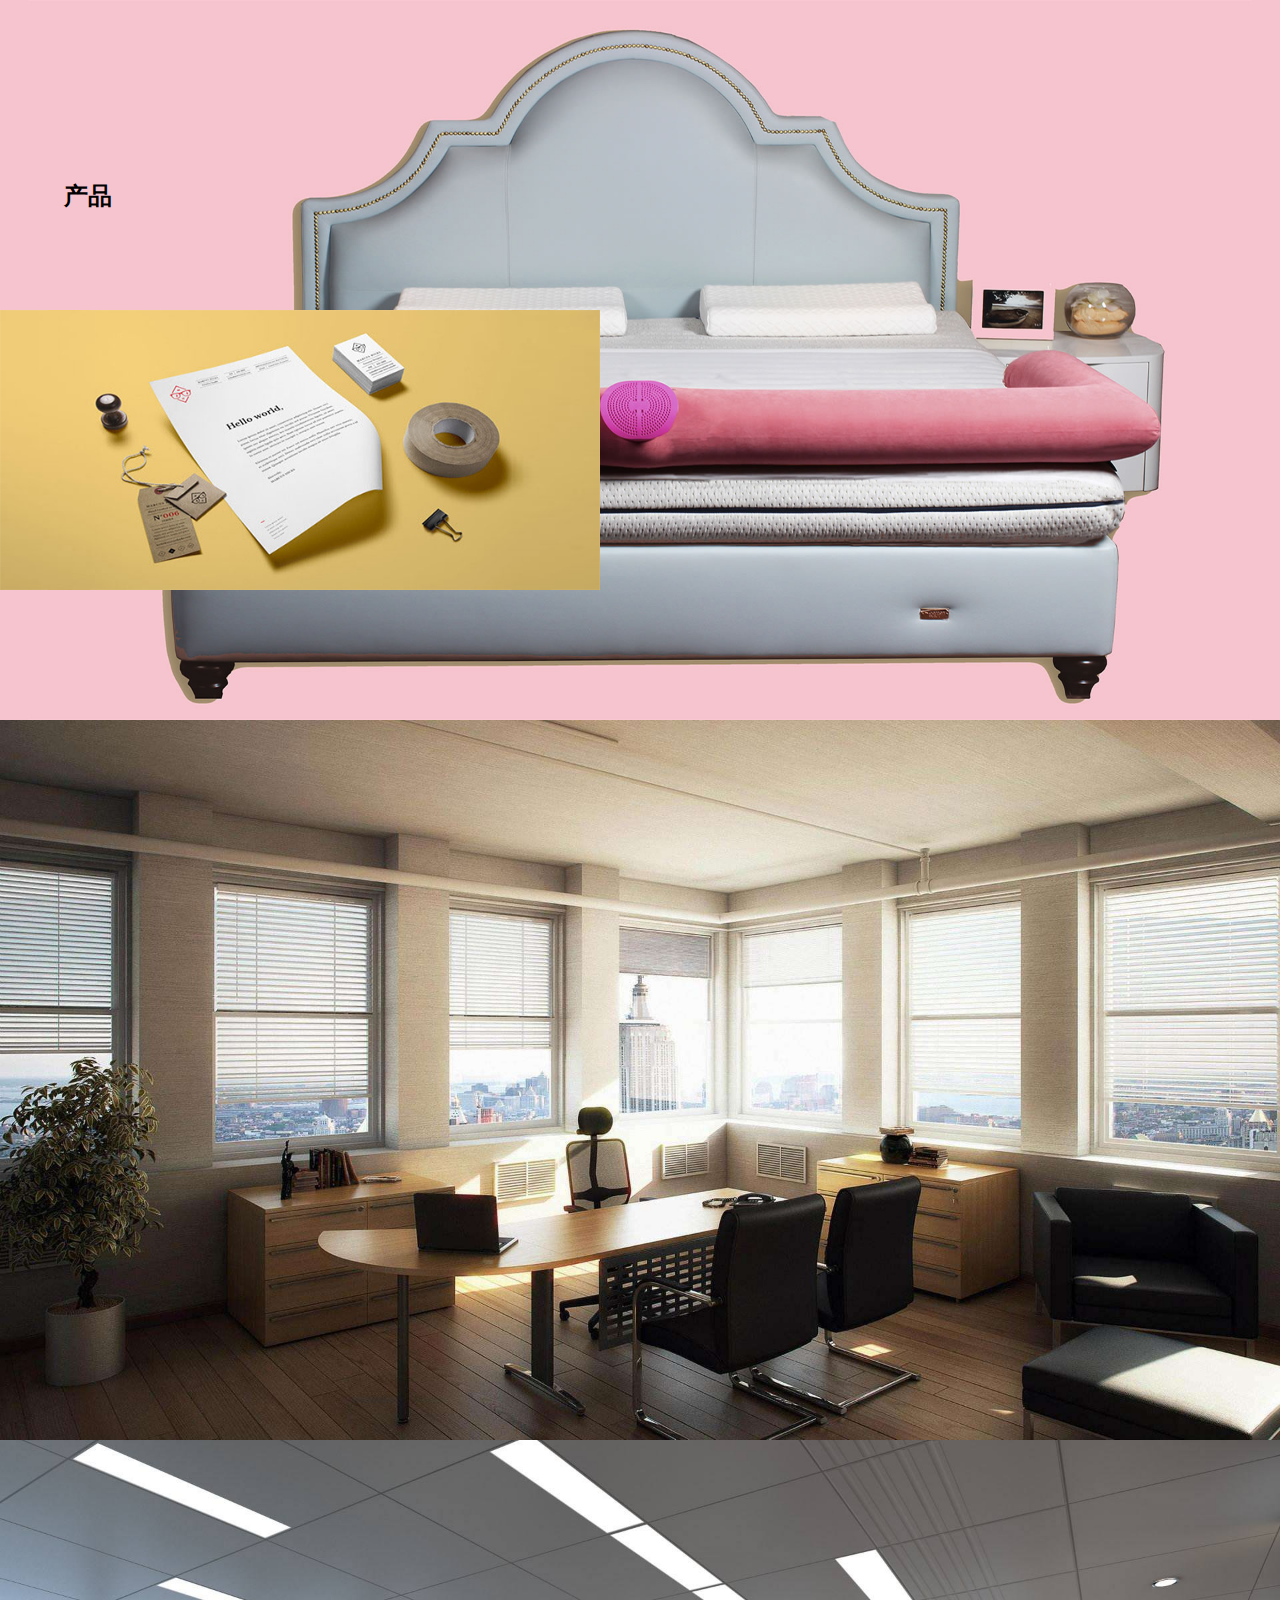
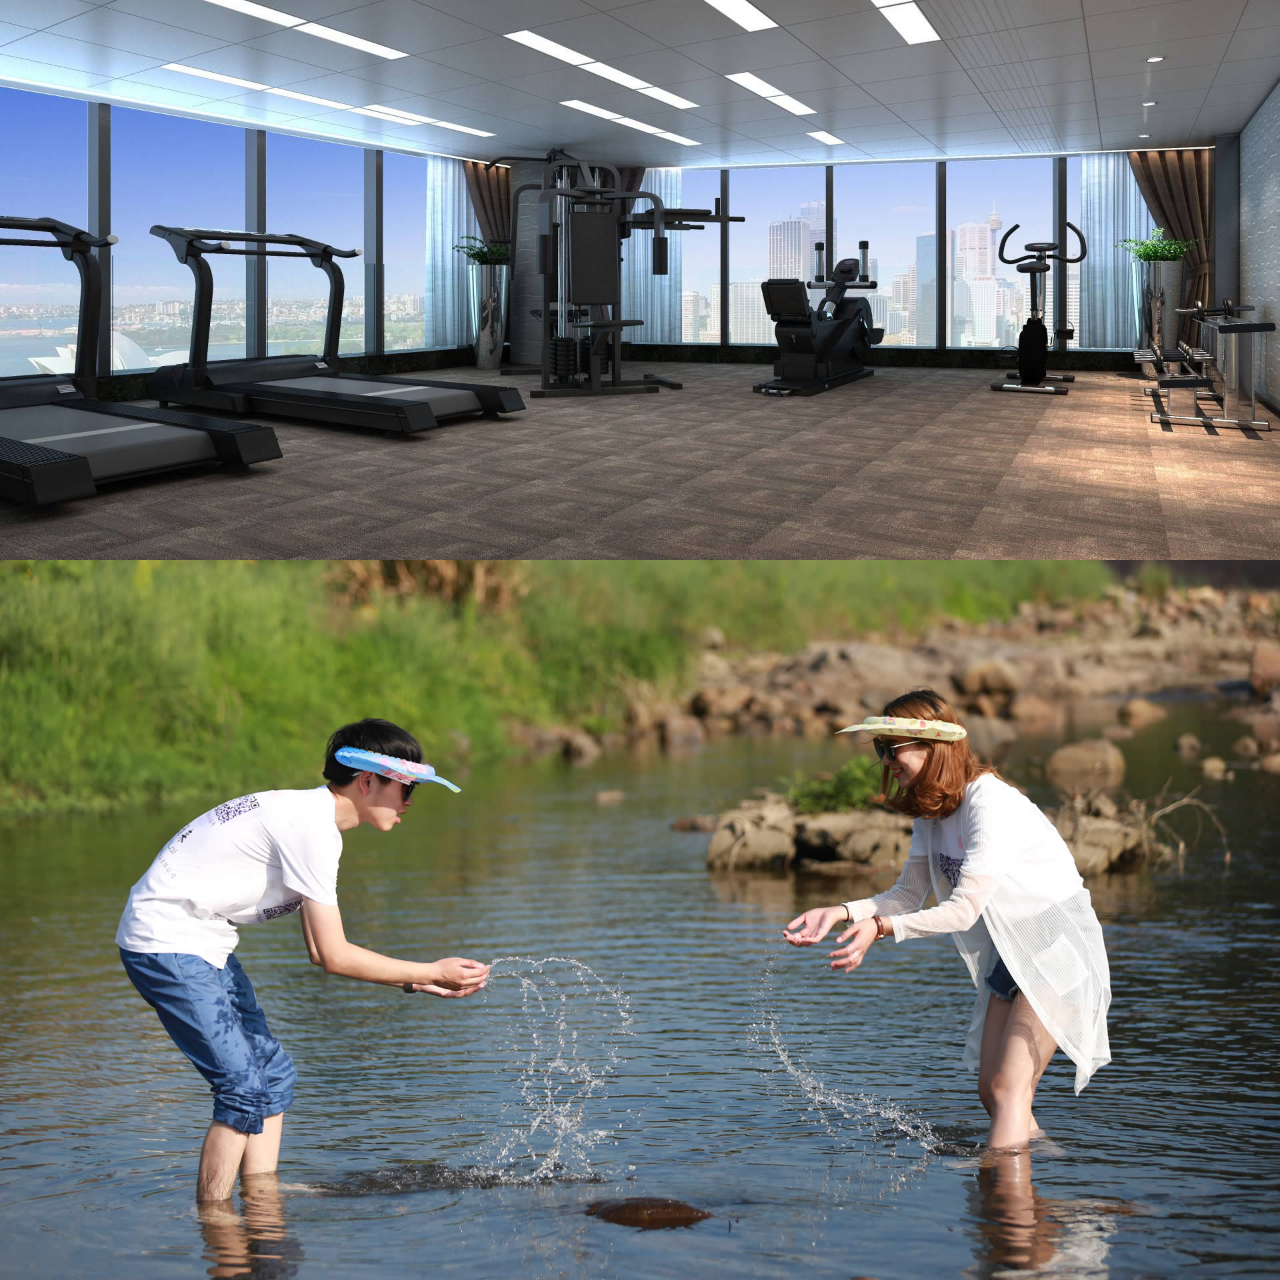
==== furniture/index.html @ b8c1e68c "aaa" ====
<!DOCTYPE html>
<html lang="en">
<head>
    <meta charset="UTF-8">
    <title>Title</title>
    <link rel="stylesheet" href="css/jquery.fullPage.css">
    <script src="js/jquery.min.js"></script>
    <script src="js/jquery.fullPage.js"></script>
</head>
<style>
    *{
        padding: 0px;
        margin: 0;
        list-style: none;
        text-decoration: none;
    }
    img{
        width: 100%;
        height: 100%;
        display: block;
    }
    .fp-controlArrow{
        display: none;
    }
    .imgBox{
        width: 600px;
        height: 280px;
        z-index: 2000;
        position: absolute;
        top: 0;
        bottom:0;
        margin-bottom: auto;
        margin-top: auto;
        left: 0;
        transition: all 1s;
    }
    .active .imgBox{
        transform: translateX(155px);
        transition: all 1s;
    }
    .imgBoxs{
        width:100%;
        height: 100%;position: absolute;left: 0px;top: 0px;
        transform: scale(0);
        transition: all 1s;
    }
    .active .imgBoxs{
        transform: scale(1);
        transition: all 1s;
    }
    .rightBox{
        width: 500px;
        height: 500px;
        /*background: red;*/
        position: absolute;
        right: 7%;
        bottom: 0;
        top: 0px;
        margin-bottom: auto;
        margin-top: auto;
        transform: scale(0);
        transition: all 1s;
    }
    .active .rightBox{
        transform: scale(1);
        transition: all 1s;
    }
    .titleBox{
        margin-bottom: 0px;
    }
   /*.slide:hover{*/
       /*transform: scale(1.05);*/
       /*transition: all 1s;*/
   /*}*/
    .image1{
        width: 100%;
        height: 100%;
        position: absolute;
        top:-100%;
        left:0;
        transition: all 1s;
    }
    .threeBox{
        width: 90%;
        height: 375px;
        /*background: red;*/
        position: absolute;
        top: 200px;
        left: 5%;
        display: flex;
        justify-content: space-between;
        padding:0 10px;
    }
    .box1{
        width: 30%;
        height: 100%;
        /*background: blue;*/
        position: relative;
        top: 0;
        left:0;
        transform: scale(0);
        transition: all 1s;
    }
    .box1top{
        width: 100%;
        height: 75%;
        /*background: yellow;*/
    }
    .box1bottom{
        width: 0%;
        height: 25%;
        background: #00C0FF;
    }
    .product{
        position: absolute;
        top: 20%;
        left: 5%;
        z-index: 1000;
    }
    .active .add2{
        transform: scale(1);
        transition: all 1s;
    }
    .active .add1{
        transform: scale(1);
        transition: all 1s;
    }
    .active .add3{
        transform: scale(1);
        transition: all 1s;
    }
    .wel{
        /*display: inline;*/
        width: 100px;
        height: 50px;
        border-radius: 10px;
        background: #00C0FF;
        position: absolute;
        top: 400px;
        left: 11.5%;
        /*right: 0;*/
        /*margin-right: auto;*/
        /*margin-left: auto;*/
        font-size: 27px;
        color: #ffffff;
        text-align: center;
        padding-top: 10px;
        /*opacity: 1;*/
        z-index: 10000;
        transition: all 1s;
    }
    .active .image1{
        transform: translateY(100%);
        transition: all 1s;
    }
</style>
<body>
<div class="box">
    <div class="section">
        <div class="slide"><img src="img/1492673421.jpg" alt=""></div>
        <div class="slide"><img src="img/1492672866.jpg" alt=""></div>
        <div class="slide"><img src="img/1492672626.jpg" alt=""></div>
        <div class="slide"><img src="img/1496743416.jpg" alt=""></div>
    </div>
    <div class="section">
        <div class="product"><h2>产品</h2></div>
        <div class="image1"><img src="img/1492587725.png" alt=""></div>
        <div class="threeBox">
            <div class="box1 add1">
                <div class="box1top"><img src="img/1496742638.jpg" alt=""></div>
                <div class="box1bottom m1">
                    <div style="position: absolute;left: 0;top: 85%;color: #5E5E5E">穿戴式遮阳帽</div>
                </div>
            </div>
            <div class="box1 add2">
                <div class="box1top"><img src="img/1507349540.jpg" alt=""></div>
                <div class="box1bottom m2">
                    <div style="position: absolute;left: 0;top: 85%;color: #5E5E5E">暖人被窝</div>
                </div>
            </div>
            <div class="box1 add3">
                <div class="box1top"><img src="img/1496739464.jpg" alt=""></div>
                <div class="box1bottom m3">
                    <div style="position: absolute;left: 0;top: 85%;color: #5E5E5E">百搭风情帽</div>
                </div>
            </div>
        </div>
    </div>
    <div class="section">
        <div class="imgBox"><img src="img/1492584435.png" alt=""></div>
        <div class="imgBoxs"><img src="img/1492584448.png" alt=""></div>
        <div class="rightBox">
            <div class="titleBox"><h2 style="color: #4B4B4B">关于</h2></div>
            <div><h3 style="color: #A8A8A8">ABOUT US</h3></div>
            <div><h3 style="margin-top: 50px">公司简介</h3></div>
            <div style="width: 100%;height: 1px;background: #DDDDDD;margin-top: 20px"></div>
            <p style="margin-top: 10px;line-height: 25px;color: #888888">&nbsp;  绍兴市上虞金雅来家居用品有限公司位于浙江省绍兴市上虞高速出口，距杭州国际机场65公里，杭甬高速公路中间段，交通便利，绍兴市上虞是中国青瓷发源地，也是著名的黄酒之乡，区域内有多处风景名胜，一年四季分明，气候宜人。&nbsp; &nbsp; &nbsp; 绍兴市上虞金雅来家居用品有限公司是一家从事家居用品，户外用品，旅游用品研发，设计，制作的创新型企业，致力于</p>
        </div>
    </div>
</div>
</body>
</html>
<script>
    $(`.box`).fullpage({
        continuousVertical: true,
        'navigation': true,
        scrollingSpeed: 1500,
        slidesNavigation: true,
        loopHorizontal: true,
        continuousVertical: true,
//        afterLoad:function (val,index) {
//            if (index == 1){
//                $('.wel').animate({opacity:1})
//            }
//        },
//        onLeave: function (index, direction) {
//            if(index == 1){
//                $('.wel').animate({opacity:0})
//            }
//        }
    })

    var t;
    $('.add1').hover(function () {
        t=setTimeout(function () {
            $(".m1").animate({width:'100%'},500)
        },300)
        },function () {
            clearTimeout(t)
            $(".m1").animate({width:0},1000)
    })
    $('.add2').hover(function () {
        t=setTimeout(function () {
            $(".m2").animate({width:'100%'},500)
        },300)
    },function () {
        clearTimeout(t)
        $(".m2").animate({width:0},1000)
    })
    $('.add3').hover(function () {
        t=setTimeout(function () {
            $(".m3").animate({width:'100%'},500)
        },300)
    },function () {
        clearTimeout(t)
        $(".m3").animate({width:0},1000)
    })

</script>
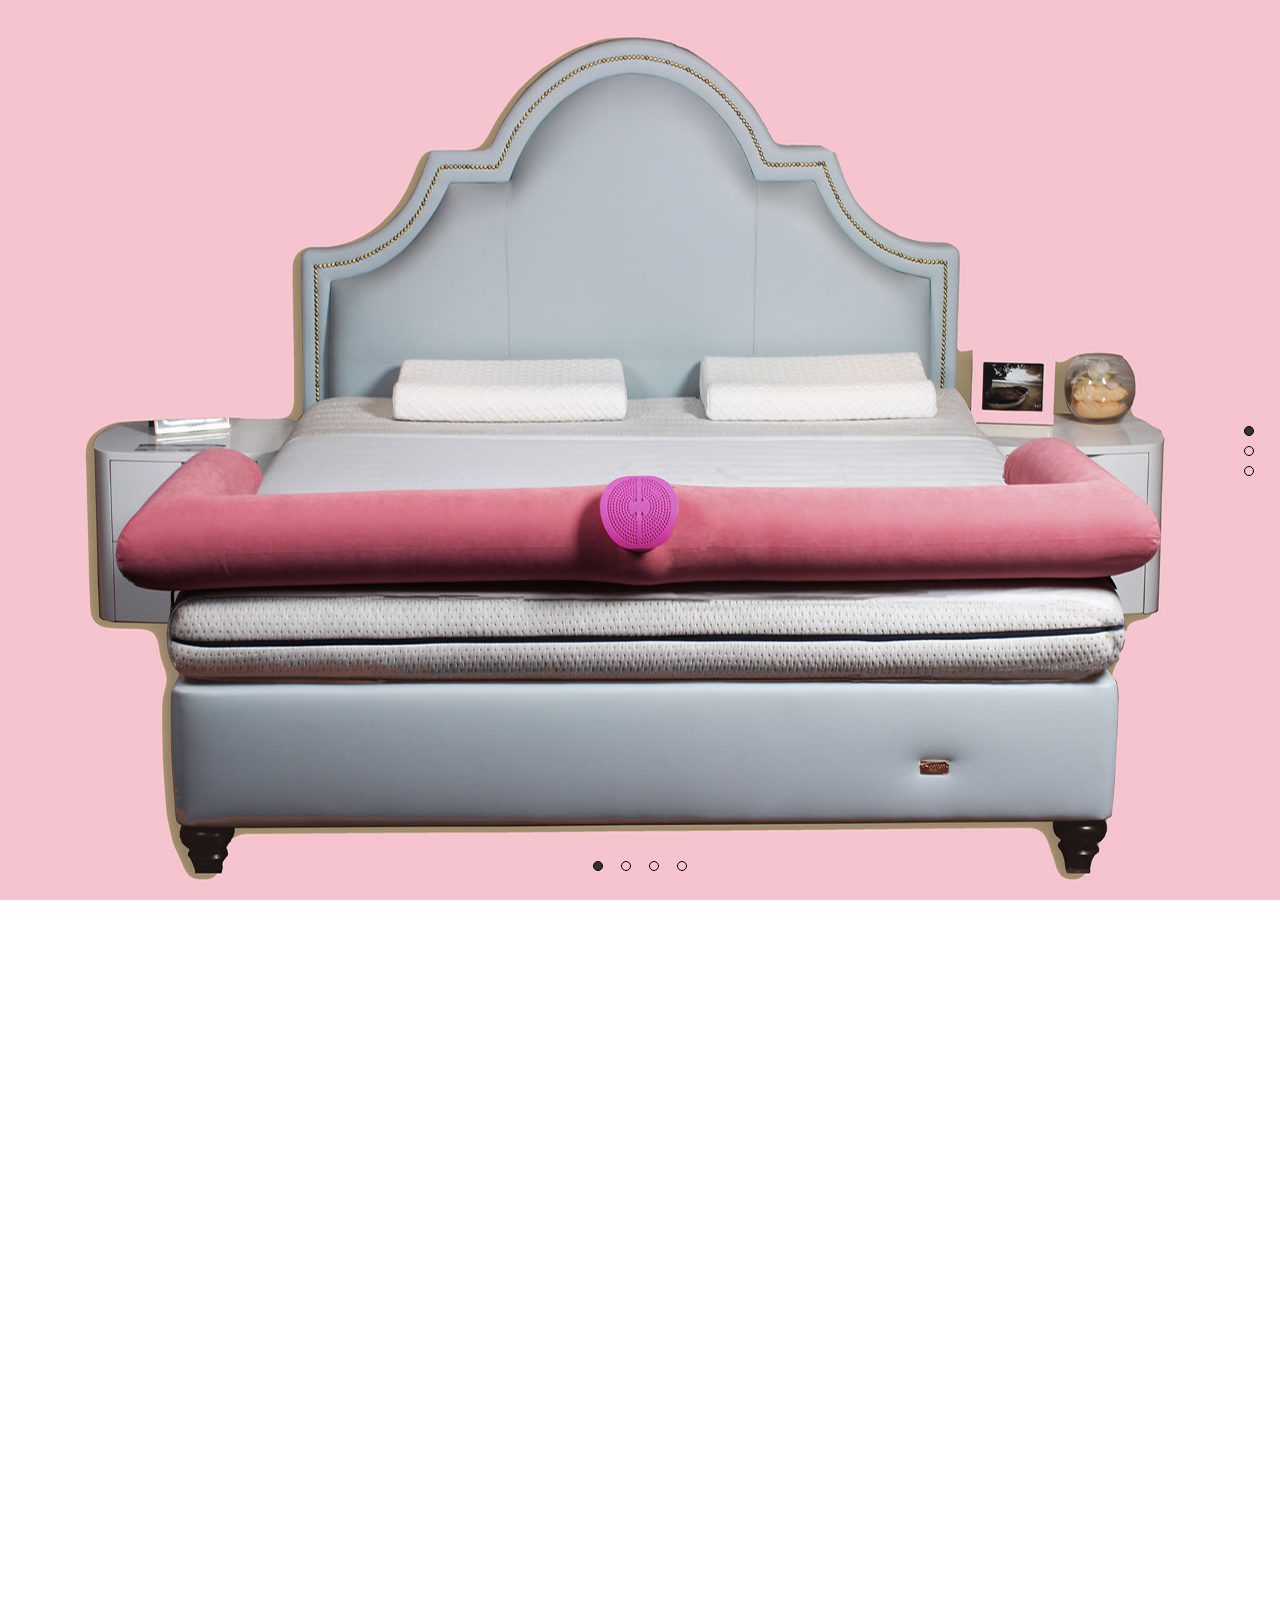
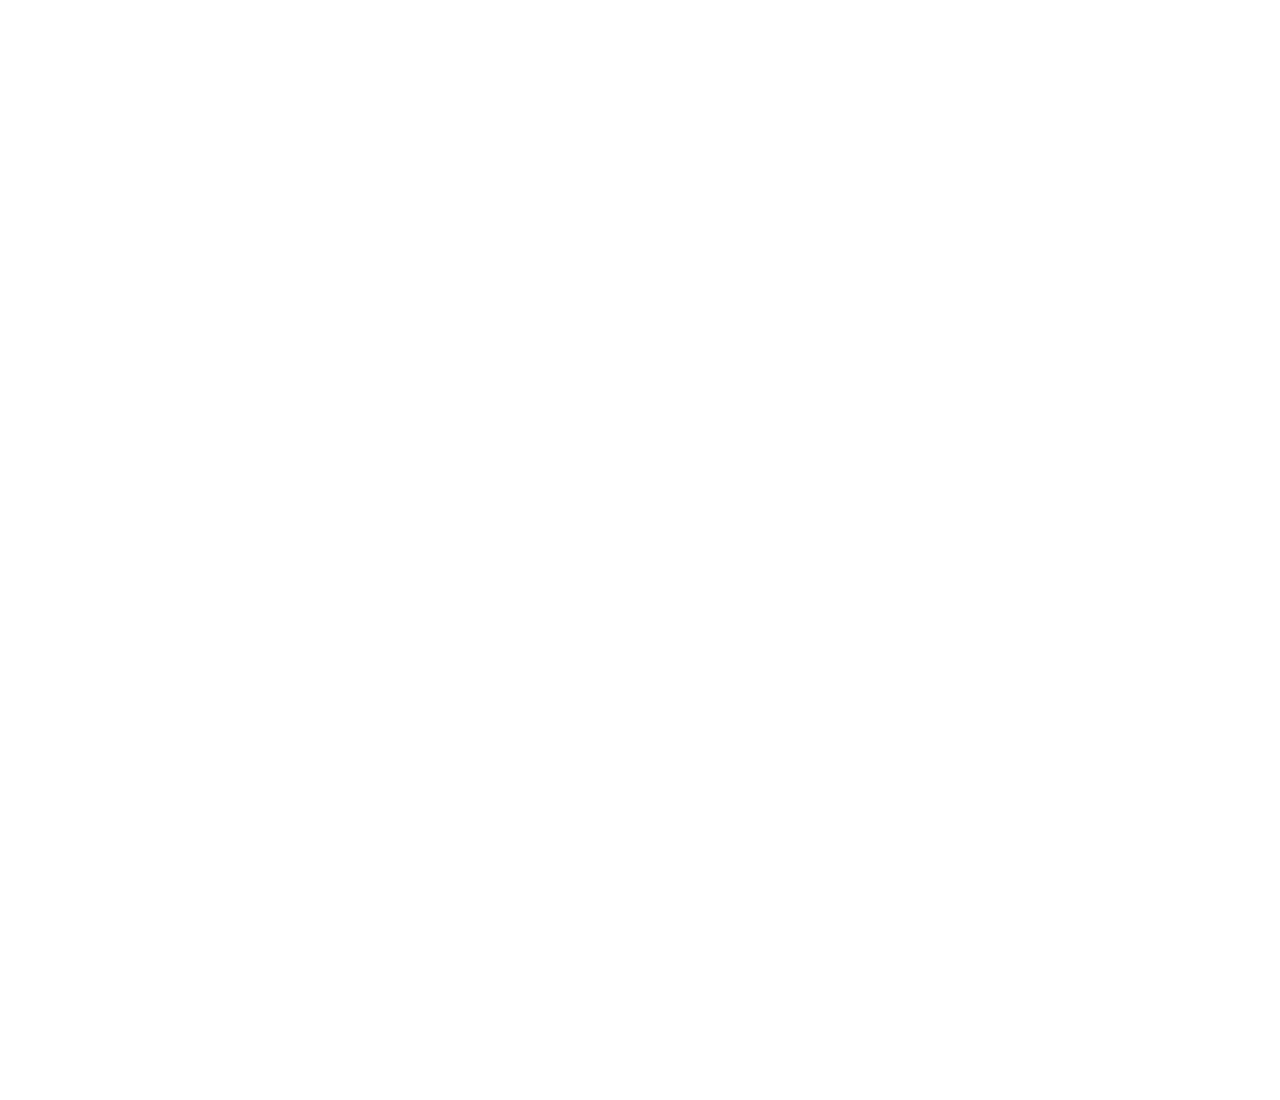
==== commit 1a73d4cd: "Update index.html" ====
--- a/furniture/index.html
+++ b/furniture/index.html
@@ -5,7 +5,7 @@
     <title>Title</title>
     <link rel="stylesheet" href="css/jquery.fullPage.css">
     <script src="js/jquery.min.js"></script>
-    <script src="js/jquery.fullPage.js"></script>
+    <script src="js/jquery.fullpage.js"></script>
 </head>
 <style>
     *{
@@ -246,4 +246,4 @@
         $(".m3").animate({width:0},1000)
     })
 
-</script>+</script>
